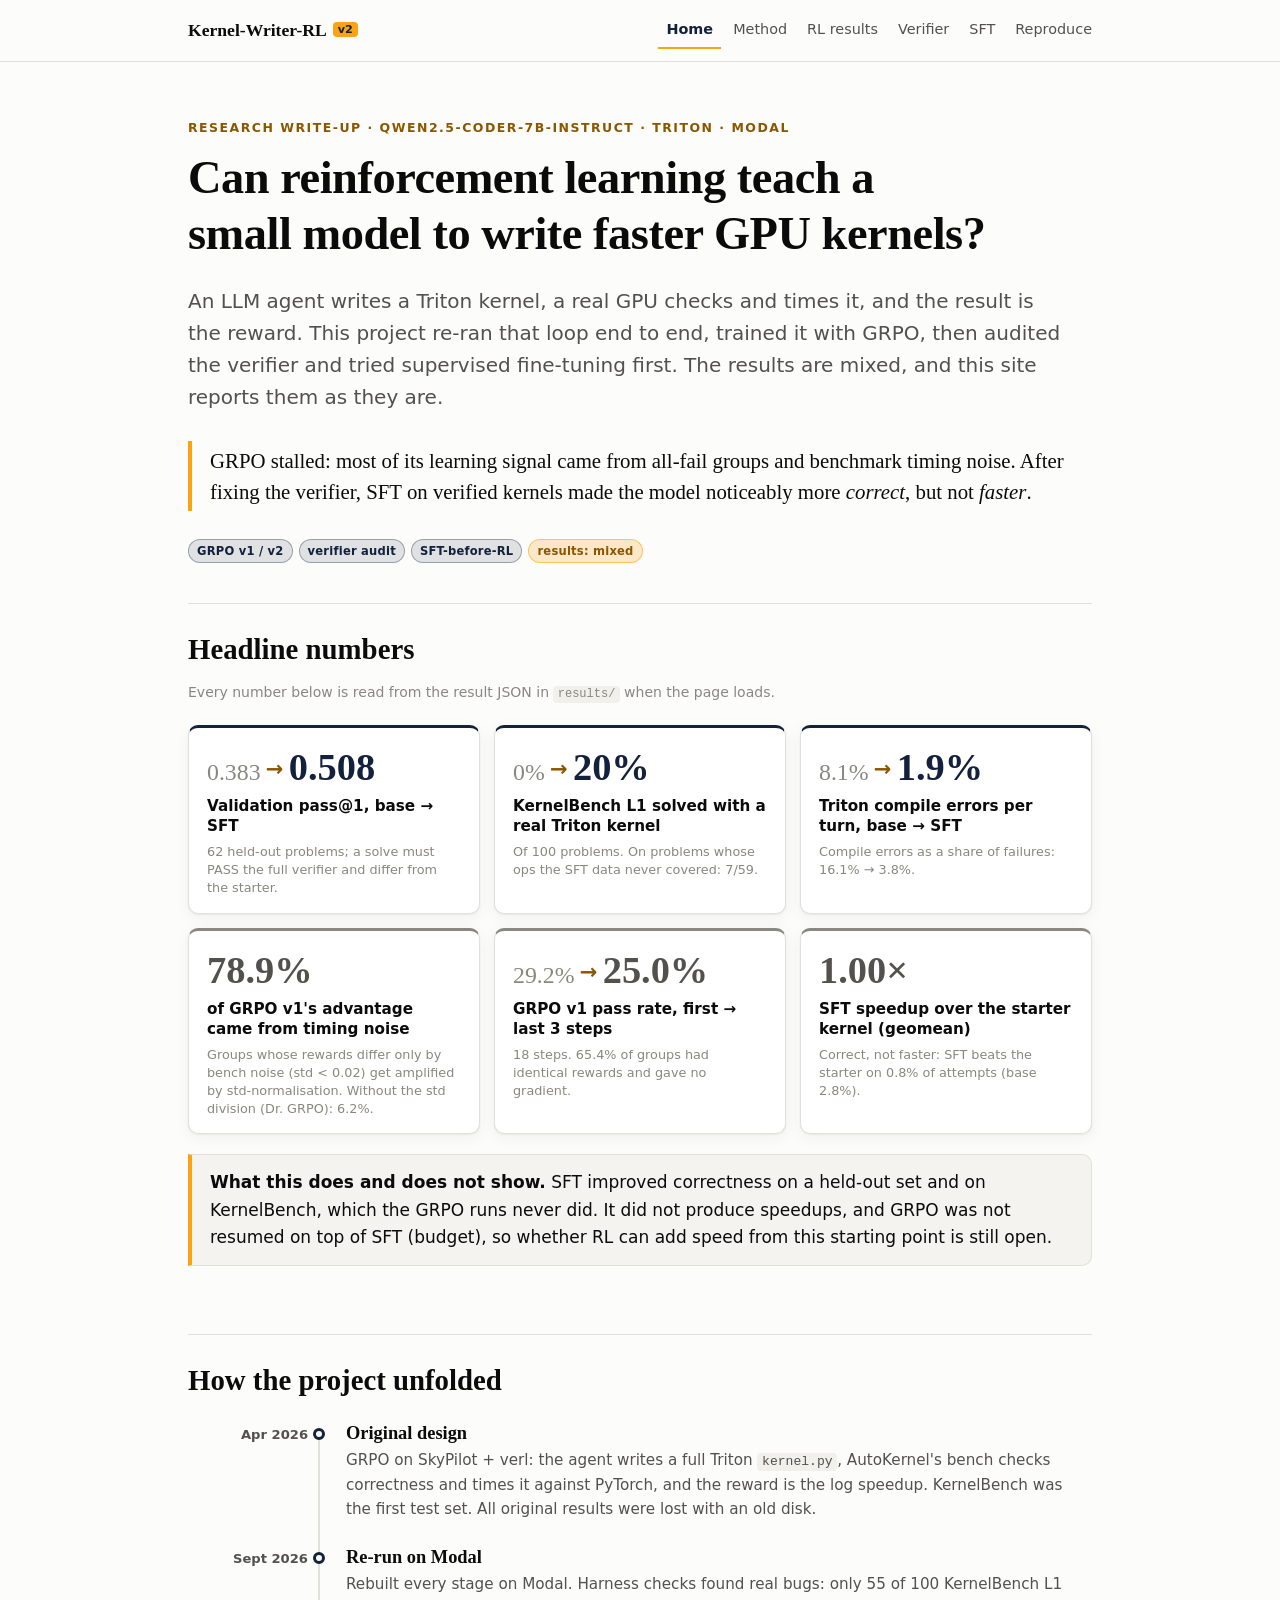
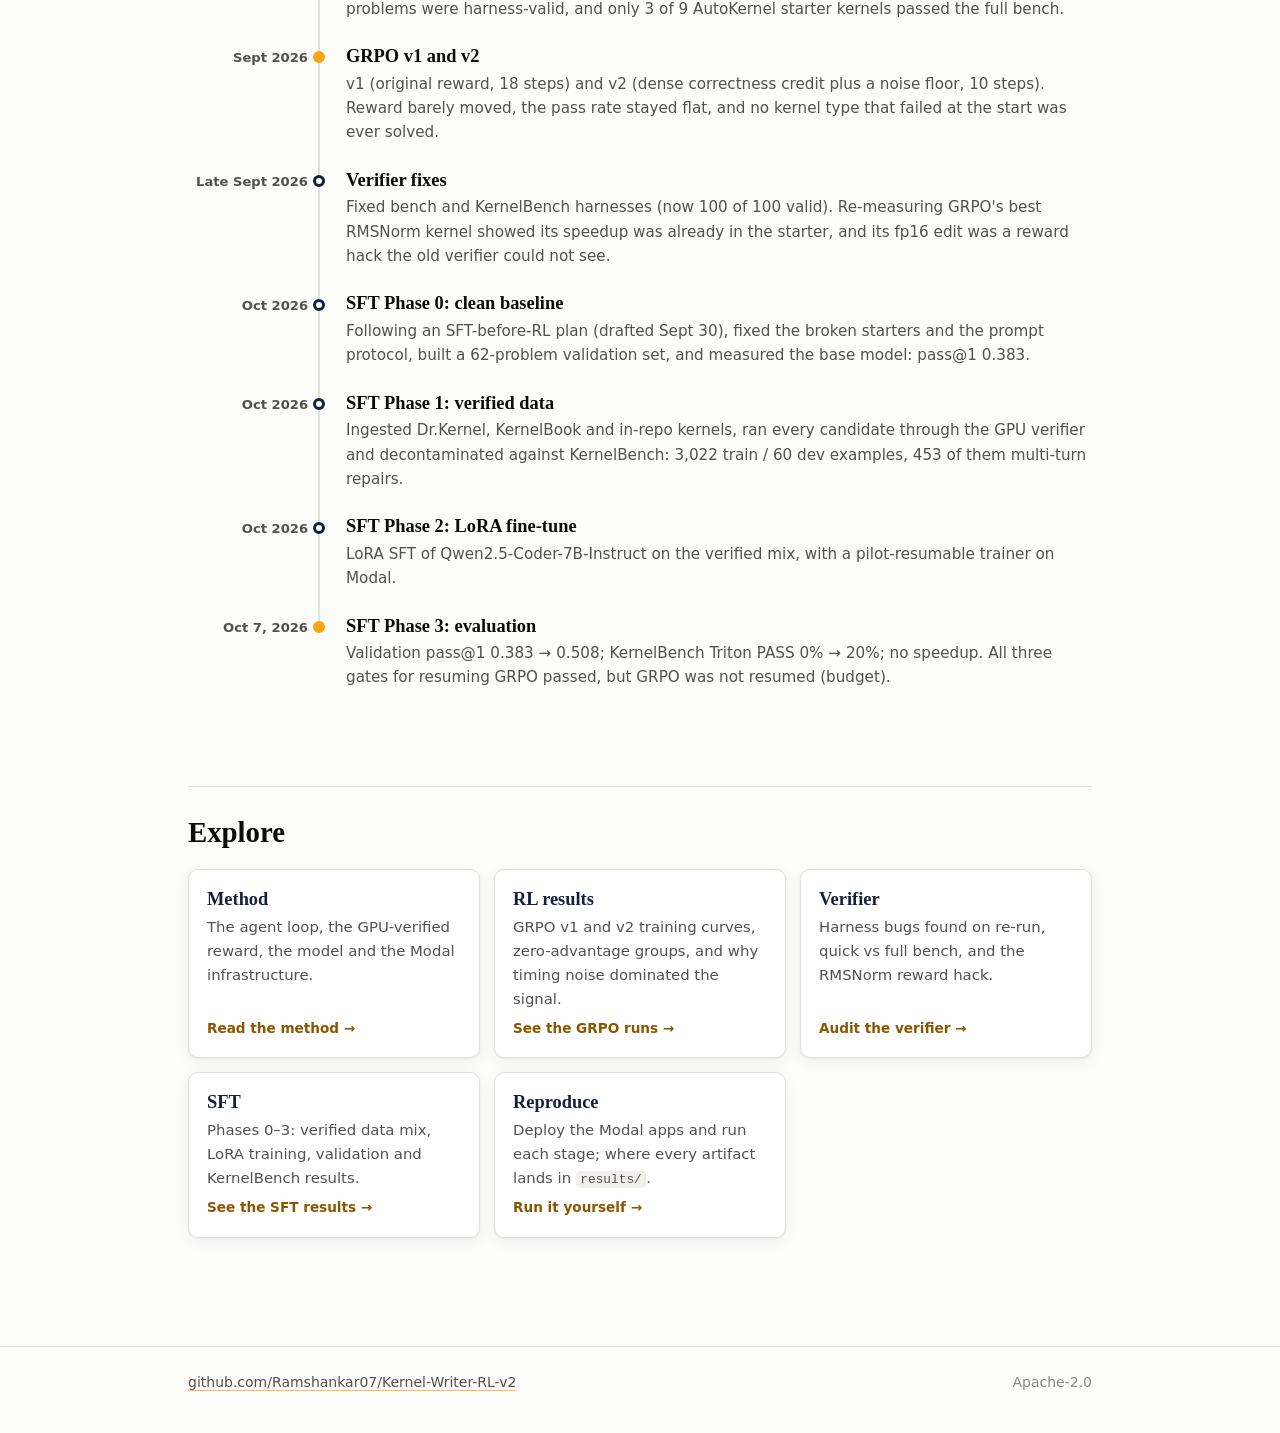
==== docs/index.html @ 197bfa53 "Site shell + landing: design system, data binder, index page - docs/assets/site.css: tokens (navy/am" ====
<!doctype html>
<html lang="en">
<head>
<meta charset="utf-8">
<meta name="viewport" content="width=device-width, initial-scale=1">
<title>Kernel-Writer-RL-v2</title>
<meta name="description" content="Teaching a 7B code model to write Triton GPU kernels with a GPU-verified reward: GRPO, verifier fixes, and SFT-before-RL. An honest write-up of mixed results.">
<meta name="color-scheme" content="light dark">
<link rel="stylesheet" href="assets/site.css">
<script src="assets/bind.js" defer></script>
</head>
<body>

<header class="site-header">
  <div class="wrap">
    <a class="brand" href="index.html">Kernel-Writer-RL<span>v2</span></a>
    <nav class="nav" aria-label="Site">
      <a href="index.html">Home</a>
      <a href="method.html">Method</a>
      <a href="rl.html">RL results</a>
      <a href="verifier.html">Verifier</a>
      <a href="sft.html">SFT</a>
      <a href="reproduce.html">Reproduce</a>
    </nav>
  </div>
</header>

<main class="wrap">

  <section class="hero">
    <p class="eyebrow">Research write-up · Qwen2.5-Coder-7B-Instruct · Triton · Modal</p>
    <h1>Can reinforcement learning teach a small model to write faster GPU kernels?</h1>
    <p class="lede">
      An LLM agent writes a Triton kernel, a real GPU checks and times it, and the result is the reward.
      This project re-ran that loop end to end, trained it with GRPO, then audited the verifier and
      tried supervised fine-tuning first. The results are mixed, and this site reports them as they are.
    </p>
    <p class="thesis">
      GRPO stalled: most of its learning signal came from all-fail groups and benchmark timing noise.
      After fixing the verifier, SFT on verified kernels made the model noticeably more <em>correct</em>,
      but not <em>faster</em>.
    </p>
    <div class="meta">
      <span class="tag navy">GRPO v1 / v2</span>
      <span class="tag navy">verifier audit</span>
      <span class="tag navy">SFT-before-RL</span>
      <span class="tag amber">results: mixed</span>
    </div>
  </section>

  <section class="block" aria-labelledby="h-numbers">
    <h2 id="h-numbers">Headline numbers</h2>
    <p class="muted small">Every number below is read from the result JSON in <code>results/</code> when the page loads.</p>

    <div class="stats">
      <div class="stat">
        <div class="stat-num">
          <span class="from"><span data-k="phase3.json:val.base.pass@1" data-fmt="f3">0.383</span></span><span class="arrow" aria-label="to">→</span><span data-k="phase3.json:val.sft.pass@1" data-fmt="f3">0.508</span>
        </div>
        <div class="stat-label">Validation pass@1, base → SFT</div>
        <div class="stat-note"><span data-k="phase3.json:val.sft.problems" data-fmt="int">62</span> held-out problems; a solve must PASS the full verifier and differ from the starter.</div>
      </div>

      <div class="stat">
        <div class="stat-num">
          <span class="from"><span data-k="phase3.json:kernelbench.kb2_base.fast_0_triton" data-fmt="pct0">0%</span></span><span class="arrow" aria-label="to">→</span><span data-k="phase3.json:kernelbench.kb2_sft_v1.fast_0_triton" data-fmt="pct0">20%</span>
        </div>
        <div class="stat-label">KernelBench L1 solved with a real Triton kernel</div>
        <div class="stat-note">Of <span data-k="phase3.json:kernelbench.kb2_sft_v1.tasks" data-fmt="int">100</span> problems. On problems whose ops the SFT data never covered: <span data-k="phase3.json:kernelbench_seen_split.kb2_sft_v1.solved_unseen" data-fmt="int">7</span>/<span data-k="phase3.json:kernelbench_seen_split.kb2_sft_v1.unseen_problems" data-fmt="int">59</span>.</div>
      </div>

      <div class="stat">
        <div class="stat-num">
          <span class="from"><span data-k="phase3.json:val.base.compile_error_rate" data-fmt="pct1">8.1%</span></span><span class="arrow" aria-label="to">→</span><span data-k="phase3.json:val.sft.compile_error_rate" data-fmt="pct1">1.9%</span>
        </div>
        <div class="stat-label">Triton compile errors per turn, base → SFT</div>
        <div class="stat-note">Compile errors as a share of failures: <span data-k="phase3.json:val.base.compile_share_of_failures" data-fmt="pct1">16.1%</span> → <span data-k="phase3.json:val.sft.compile_share_of_failures" data-fmt="pct1">3.8%</span>.</div>
      </div>

      <div class="stat is-neg">
        <div class="stat-num"><span data-k="extra_numbers.json:dr_grpo_whatif.grpo_v1.abs_adv_mass_share_from_noise_groups_pct.grpo_std_as_trained" data-fmt="f1">78.9</span>%</div>
        <div class="stat-label">of GRPO v1's advantage came from timing noise</div>
        <div class="stat-note">Groups whose rewards differ only by bench noise (std &lt; 0.02) get amplified by std-normalisation. Without the std division (Dr. GRPO): <span data-k="extra_numbers.json:dr_grpo_whatif.grpo_v1.abs_adv_mass_share_from_noise_groups_pct.dr_grpo_no_std" data-fmt="f1">6.2</span>%.</div>
      </div>

      <div class="stat is-neg">
        <div class="stat-num">
          <span class="from"><span data-k="numbers.json:grpo.grpo_v1.pass_first3" data-fmt="pct1">29.2%</span></span><span class="arrow" aria-label="to">→</span><span data-k="numbers.json:grpo.grpo_v1.pass_last3" data-fmt="pct1">25.0%</span>
        </div>
        <div class="stat-label">GRPO v1 pass rate, first → last 3 steps</div>
        <div class="stat-note"><span data-k="numbers.json:grpo.grpo_v1.steps" data-fmt="int">18</span> steps. <span data-k="extra_numbers.json:dr_grpo_whatif.grpo_v1.dapo_filter_removed_groups_pct" data-fmt="f1">65.4</span>% of groups had identical rewards and gave no gradient.</div>
      </div>

      <div class="stat is-neg">
        <div class="stat-num"><span data-k="phase3.json:val.sft.speedup_vs_starter_geomean" data-fmt="x2">1.00×</span></div>
        <div class="stat-label">SFT speedup over the starter kernel (geomean)</div>
        <div class="stat-note">Correct, not faster: SFT beats the starter on <span data-k="phase3.json:val.sft.beat_starter@1" data-fmt="pct1">0.8%</span> of attempts (base <span data-k="phase3.json:val.base.beat_starter@1" data-fmt="pct1">2.8%</span>).</div>
      </div>
    </div>

    <div class="callout">
      <p><strong>What this does and does not show.</strong> SFT improved correctness on a held-out set and on KernelBench,
      which the GRPO runs never did. It did not produce speedups, and GRPO was not resumed on top of SFT (budget),
      so whether RL can add speed from this starting point is still open.</p>
    </div>
  </section>

  <section class="block" aria-labelledby="h-timeline">
    <h2 id="h-timeline">How the project unfolded</h2>
    <ol class="timeline">
      <li>
        <span class="when">Apr 2026</span>
        <div class="what">
          <h3>Original design</h3>
          <p>GRPO on SkyPilot + verl: the agent writes a full Triton <code>kernel.py</code>, AutoKernel's bench checks correctness and times it against PyTorch, and the reward is the log speedup. KernelBench was the first test set. All original results were lost with an old disk.</p>
        </div>
      </li>
      <li>
        <span class="when">Sept 2026</span>
        <div class="what">
          <h3>Re-run on Modal</h3>
          <p>Rebuilt every stage on Modal. Harness checks found real bugs: only <span data-k="numbers.json:kb_sanity.valid" data-fmt="int">55</span> of 100 KernelBench L1 problems were harness-valid, and only <span data-k="numbers.json:stage1.starters_pass_full.L4" data-fmt="int">3</span> of 9 AutoKernel starter kernels passed the full bench.</p>
        </div>
      </li>
      <li class="key">
        <span class="when">Sept 2026</span>
        <div class="what">
          <h3>GRPO v1 and v2</h3>
          <p>v1 (original reward, <span data-k="numbers.json:grpo.grpo_v1.steps" data-fmt="int">18</span> steps) and v2 (dense correctness credit plus a noise floor, <span data-k="numbers.json:grpo.grpo_v2.steps" data-fmt="int">10</span> steps). Reward barely moved, the pass rate stayed flat, and no kernel type that failed at the start was ever solved.</p>
        </div>
      </li>
      <li>
        <span class="when">Late Sept 2026</span>
        <div class="what">
          <h3>Verifier fixes</h3>
          <p>Fixed bench and KernelBench harnesses (now <span data-k="phase3.json:kernelbench.kb2_base.tasks" data-fmt="int">100</span> of 100 valid). Re-measuring GRPO's best RMSNorm kernel showed its speedup was already in the starter, and its fp16 edit was a reward hack the old verifier could not see.</p>
        </div>
      </li>
      <li>
        <span class="when">Oct 2026</span>
        <div class="what">
          <h3>SFT Phase 0: clean baseline</h3>
          <p>Following an SFT-before-RL plan (drafted Sept 30), fixed the broken starters and the prompt protocol, built a <span data-k="phase3.json:val.base.problems" data-fmt="int">62</span>-problem validation set, and measured the base model: pass@1 <span data-k="phase3.json:val.base.pass@1" data-fmt="f3">0.383</span>.</p>
        </div>
      </li>
      <li>
        <span class="when">Oct 2026</span>
        <div class="what">
          <h3>SFT Phase 1: verified data</h3>
          <p>Ingested Dr.Kernel, KernelBook and in-repo kernels, ran every candidate through the GPU verifier and decontaminated against KernelBench: <span data-k="mix_report.json:splits.train.examples" data-fmt="int">3,022</span> train / <span data-k="mix_report.json:splits.dev.examples" data-fmt="int">60</span> dev examples, <span data-k="mix_report.json:splits.train.by_repair.true" data-fmt="int">453</span> of them multi-turn repairs.</p>
        </div>
      </li>
      <li>
        <span class="when">Oct 2026</span>
        <div class="what">
          <h3>SFT Phase 2: LoRA fine-tune</h3>
          <p>LoRA SFT of Qwen2.5-Coder-7B-Instruct on the verified mix, with a pilot-resumable trainer on Modal.</p>
        </div>
      </li>
      <li class="key">
        <span class="when">Oct 7, 2026</span>
        <div class="what">
          <h3>SFT Phase 3: evaluation</h3>
          <p>Validation pass@1 <span data-k="phase3.json:val.base.pass@1" data-fmt="f3">0.383</span> → <span data-k="phase3.json:val.sft.pass@1" data-fmt="f3">0.508</span>; KernelBench Triton PASS <span data-k="phase3.json:kernelbench.kb2_base.fast_0_triton" data-fmt="pct0">0%</span> → <span data-k="phase3.json:kernelbench.kb2_sft_v1.fast_0_triton" data-fmt="pct0">20%</span>; no speedup. All three gates for resuming GRPO passed, but GRPO was not resumed (budget).</p>
        </div>
      </li>
    </ol>
  </section>

  <section class="block" aria-labelledby="h-explore">
    <h2 id="h-explore">Explore</h2>
    <div class="cards">
      <a class="card" href="method.html">
        <h3>Method</h3>
        <p>The agent loop, the GPU-verified reward, the model and the Modal infrastructure.</p>
        <span class="go">Read the method →</span>
      </a>
      <a class="card" href="rl.html">
        <h3>RL results</h3>
        <p>GRPO v1 and v2 training curves, zero-advantage groups, and why timing noise dominated the signal.</p>
        <span class="go">See the GRPO runs →</span>
      </a>
      <a class="card" href="verifier.html">
        <h3>Verifier</h3>
        <p>Harness bugs found on re-run, quick vs full bench, and the RMSNorm reward hack.</p>
        <span class="go">Audit the verifier →</span>
      </a>
      <a class="card" href="sft.html">
        <h3>SFT</h3>
        <p>Phases 0–3: verified data mix, LoRA training, validation and KernelBench results.</p>
        <span class="go">See the SFT results →</span>
      </a>
      <a class="card" href="reproduce.html">
        <h3>Reproduce</h3>
        <p>Deploy the Modal apps and run each stage; where every artifact lands in <code>results/</code>.</p>
        <span class="go">Run it yourself →</span>
      </a>
    </div>
  </section>

</main>

<footer class="site-footer">
  <div class="wrap">
    <span><a href="https://github.com/Ramshankar07/Kernel-Writer-RL-v2">github.com/Ramshankar07/Kernel-Writer-RL-v2</a></span>
    <span>Apache-2.0</span>
  </div>
</footer>

</body>
</html>
---- docs/assets/site.css ----
/*
 * Kernel-Writer-RL-v2 project site: shared design system.
 * Static CSS, no build step. Every page links this file and assets/bind.js.
 *
 * PAGE SKELETON
 *   <header class="site-header"><div class="wrap">
 *     <a class="brand" href="index.html">Kernel-Writer-RL<span>v2</span></a>
 *     <nav class="nav"> six links; bind.js marks the current one with aria-current="page" </nav>
 *   </div></header>
 *   <main class="wrap"> ... </main>
 *   <footer class="site-footer"><div class="wrap"> GitHub link · Apache-2.0 </div></footer>
 *
 * LAYOUT
 *   .wrap            centered column, max-width 960px, 16px side gutter on phones
 *   .page-head       page title block: <p class="eyebrow">, <h1>, <p class="lede">
 *   section.block    vertical rhythm between page sections (h2 gets a hairline above)
 *   .grid-2          two columns on desktop, one on phones
 *
 * COMPONENTS
 *   .stats > .stat   KPI tiles. Inside .stat:
 *                      .stat-num    big serif number (may hold .from + .arrow for "before -> after")
 *                      .stat-label  what the number is
 *                      .stat-note   small muted footnote (source, n, caveat)
 *                    .stat.is-neg   number in ink-2 instead of navy (a result that did not improve)
 *   .callout         boxed aside with amber left rule; .callout.warn for caveats, .callout.note neutral
 *   .fig             <figure class="fig"><img ...><figcaption>...</figcaption></figure>
 *   table.data       numeric table; put class="num" on numeric <td>/<th> for right alignment.
 *                    Wrap in <div class="table-scroll"> so wide tables scroll inside, not the page.
 *   .timeline        <ol class="timeline"><li><span class="when">Apr 2026</span>
 *                      <div class="what"><h3>..</h3><p>..</p></div></li></ol>
 *   .cards > a.card  link cards: <a class="card" href="x.html"><h3>..</h3><p>..</p><span class="go">..</span></a>
 *   code, pre        inline code and code blocks (pre scrolls horizontally inside itself)
 *   .tag             small pill label; .tag.amber, .tag.navy, .tag.neg variants
 *   .muted           muted text color
 *
 * NUMBERS
 *   <span data-k="phase3.json:val.sft.pass@1" data-fmt="f3">0.508</span>
 *   bind.js loads assets/data/<file>, resolves the dotted path and formats it (see bind.js).
 */

:root {
  --navy: #14213D;
  --navy-2: #1F3361;
  --amber: #FCA311;
  --amber-ink: #8A5600;      /* amber dark enough for text on light surface */
  --surface: #FCFCFB;
  --surface-2: #F4F3EF;
  --card: #FFFFFF;
  --ink: #0B0B0B;
  --ink-2: #52514E;
  --muted: #898781;
  --hairline: #E1E0D9;
  --accent-text: var(--navy);
  --code-bg: #F1F0EB;
  --shadow: 0 1px 2px rgba(20, 33, 61, 0.06), 0 4px 16px rgba(20, 33, 61, 0.05);

  --serif: Cambria, "Hoefler Text", Georgia, "Times New Roman", serif;
  --sans: system-ui, -apple-system, "Segoe UI", Roboto, "Helvetica Neue", Arial, sans-serif;
  --mono: ui-monospace, SFMono-Regular, Menlo, Consolas, "Liberation Mono", monospace;

  --maxw: 960px;
  --gutter: 16px;
  --radius: 10px;
  color-scheme: light;
}

@media (prefers-color-scheme: dark) {
  :root {
    --navy: #9DB4E8;
    --navy-2: #C3D2F2;
    --amber: #FCA311;
    --amber-ink: #FCB94A;
    --surface: #0F1420;
    --surface-2: #161D2D;
    --card: #141B2A;
    --ink: #ECEBE6;
    --ink-2: #B7B5AE;
    --muted: #8D8B85;
    --hairline: #2A3245;
    --code-bg: #1B2335;
    --shadow: 0 1px 2px rgba(0, 0, 0, 0.3);
    color-scheme: dark;
  }
}

/* ---------- base ---------- */
*, *::before, *::after { box-sizing: border-box; }
html { -webkit-text-size-adjust: 100%; }
body {
  margin: 0;
  background: var(--surface);
  color: var(--ink);
  font-family: var(--sans);
  font-size: 17px;
  line-height: 1.6;
  overflow-x: hidden;
}
img, svg, video { max-width: 100%; height: auto; display: block; }
a { color: var(--navy); text-decoration-color: color-mix(in srgb, var(--amber) 70%, transparent); text-underline-offset: 3px; }
a:hover { text-decoration-color: var(--amber); }
:focus-visible { outline: 2px solid var(--amber); outline-offset: 2px; border-radius: 3px; }

h1, h2, h3, h4 { font-family: var(--serif); color: var(--ink); line-height: 1.2; font-weight: 700; margin: 0 0 .5em; text-wrap: balance; }
h1 { font-size: clamp(2rem, 1.4rem + 2.6vw, 2.9rem); letter-spacing: -0.01em; }
h2 { font-size: clamp(1.45rem, 1.2rem + 1vw, 1.8rem); }
h3 { font-size: 1.15rem; }
p, ul, ol { margin: 0 0 1em; }
li + li { margin-top: .25em; }
strong { font-weight: 650; }
hr { border: 0; border-top: 1px solid var(--hairline); margin: 2.5rem 0; }
.muted { color: var(--muted); }
.small { font-size: .875rem; }

.wrap { max-width: var(--maxw); margin: 0 auto; padding: 0 var(--gutter); }
@media (min-width: 720px) { :root { --gutter: 28px; } }

/* ---------- header + nav ---------- */
.site-header {
  border-bottom: 1px solid var(--hairline);
  background: var(--surface);
  position: sticky; top: 0; z-index: 10;
}
.site-header .wrap {
  display: flex; align-items: center; justify-content: space-between;
  gap: 8px 20px; flex-wrap: wrap;
  padding-top: 12px; padding-bottom: 12px;
}
.brand {
  font-family: var(--serif); font-weight: 700; font-size: 1.1rem;
  color: var(--ink); text-decoration: none; white-space: nowrap;
}
.brand span {
  font-family: var(--sans); font-size: .7rem; font-weight: 700;
  background: var(--amber); color: #14213D;
  border-radius: 4px; padding: 1px 5px; margin-left: 6px; vertical-align: 3px;
}
.nav { display: flex; flex-wrap: wrap; gap: 2px 4px; margin: 0 -8px; }
.nav a {
  font-size: .9rem; color: var(--ink-2); text-decoration: none;
  padding: 6px 8px; border-radius: 6px; white-space: nowrap;
  border-bottom: 2px solid transparent;
}
.nav a:hover { color: var(--ink); background: var(--surface-2); }
.nav a[aria-current="page"] { color: var(--navy); font-weight: 600; border-bottom-color: var(--amber); border-radius: 6px 6px 0 0; }
@media (max-width: 719px) {
  .site-header { position: static; }
  .nav { width: 100%; overflow-x: auto; flex-wrap: nowrap; scrollbar-width: none; }
  .nav::-webkit-scrollbar { display: none; }
}

/* ---------- footer ---------- */
.site-footer { border-top: 1px solid var(--hairline); margin-top: 4rem; padding: 24px 0 40px; color: var(--muted); font-size: .875rem; }
.site-footer .wrap { display: flex; flex-wrap: wrap; gap: 8px 24px; justify-content: space-between; }
.site-footer a { color: var(--ink-2); }

/* ---------- page head / sections ---------- */
.page-head { padding: 3rem 0 1.5rem; }
.eyebrow { font-size: .78rem; font-weight: 700; letter-spacing: .12em; text-transform: uppercase; color: var(--amber-ink); margin-bottom: .75rem; }
.lede { font-size: 1.15rem; color: var(--ink-2); max-width: 44em; }
section.block { padding: 1.5rem 0; }
section.block > h2 { padding-top: 1.75rem; border-top: 1px solid var(--hairline); }
.grid-2 { display: grid; grid-template-columns: 1fr; gap: 24px; }
@media (min-width: 720px) { .grid-2 { grid-template-columns: 1fr 1fr; } }

/* ---------- stat tiles ---------- */
.stats { display: grid; grid-template-columns: repeat(auto-fit, minmax(min(100%, 260px), 1fr)); gap: 14px; margin: 1.25rem 0; }
.stat {
  background: var(--card); border: 1px solid var(--hairline); border-radius: var(--radius);
  padding: 18px 18px 16px; box-shadow: var(--shadow); min-width: 0;
  border-top: 3px solid var(--navy);
}
.stat-num {
  font-family: var(--serif); font-weight: 700; color: var(--navy);
  font-size: clamp(1.9rem, 1.5rem + 1.4vw, 2.4rem); line-height: 1.1;
  font-variant-numeric: tabular-nums; white-space: nowrap;
}
.stat-num .from { color: var(--muted); font-weight: 400; font-size: .62em; }
.stat-num .arrow { color: var(--amber-ink); font-size: .55em; margin: 0 .25em; vertical-align: .15em; font-family: var(--sans); }
.stat-label { margin-top: 8px; font-weight: 600; color: var(--ink); font-size: .95rem; line-height: 1.35; }
.stat-note { margin-top: 6px; color: var(--muted); font-size: .8rem; line-height: 1.4; }
.stat.is-neg { border-top-color: var(--muted); }
.stat.is-neg .stat-num { color: var(--ink-2); }

/* ---------- callout ---------- */
.callout {
  background: var(--surface-2); border: 1px solid var(--hairline); border-left: 4px solid var(--amber);
  border-radius: 0 var(--radius) var(--radius) 0; padding: 14px 18px; margin: 1.25rem 0;
}
.callout > :last-child { margin-bottom: 0; }
.callout.warn { border-left-color: #C2410C; }
.callout.note { border-left-color: var(--navy); }

/* ---------- figures ---------- */
.fig { margin: 1.5rem 0; }
.fig img { width: 100%; max-width: 100%; border: 1px solid var(--hairline); border-radius: 8px; background: #fff; }
.fig figcaption { margin-top: 8px; font-size: .875rem; color: var(--ink-2); }

/* ---------- tables ---------- */
.table-scroll { overflow-x: auto; margin: 1.25rem 0; -webkit-overflow-scrolling: touch; }
table.data { border-collapse: collapse; width: 100%; font-size: .92rem; font-variant-numeric: tabular-nums; }
table.data th, table.data td { padding: 8px 12px; border-bottom: 1px solid var(--hairline); text-align: left; vertical-align: top; }
table.data thead th { font-size: .78rem; text-transform: uppercase; letter-spacing: .05em; color: var(--ink-2); border-bottom: 2px solid var(--navy); white-space: nowrap; }
table.data .num { text-align: right; white-space: nowrap; }
table.data tbody tr:hover { background: var(--surface-2); }
table.data caption { caption-side: bottom; text-align: left; padding-top: 8px; font-size: .85rem; color: var(--muted); }

/* ---------- code ---------- */
code, pre, kbd { font-family: var(--mono); font-size: .86em; }
:not(pre) > code { background: var(--code-bg); padding: .1em .35em; border-radius: 4px; overflow-wrap: anywhere; }
pre { background: var(--code-bg); border: 1px solid var(--hairline); border-radius: 8px; padding: 14px 16px; overflow-x: auto; line-height: 1.5; margin: 1rem 0; }

/* ---------- tags ---------- */
.tag {
  display: inline-block; font-size: .72rem; font-weight: 600; letter-spacing: .02em;
  padding: 2px 8px; border-radius: 999px; border: 1px solid var(--hairline);
  color: var(--ink-2); background: var(--card); white-space: nowrap; vertical-align: .1em;
}
.tag.amber { background: color-mix(in srgb, var(--amber) 22%, transparent); border-color: color-mix(in srgb, var(--amber) 55%, transparent); color: var(--amber-ink); }
.tag.navy { background: color-mix(in srgb, var(--navy) 12%, transparent); border-color: color-mix(in srgb, var(--navy) 35%, transparent); color: var(--navy); }
.tag.neg { color: var(--muted); }

/* ---------- timeline ---------- */
.timeline { list-style: none; padding: 0; margin: 1.5rem 0; position: relative; }
.timeline li { position: relative; display: grid; grid-template-columns: 7.5rem 1fr; gap: 0 22px; padding: 0 0 1.5rem; margin: 0; }
.timeline li::before { /* vertical rail */
  content: ""; position: absolute; left: calc(7.5rem + 10px); top: .55rem; bottom: -.55rem; width: 2px; background: var(--hairline);
}
.timeline li:last-child::before { display: none; }
.timeline li::after { /* node */
  content: ""; position: absolute; left: calc(7.5rem + 5px); top: .4rem; width: 12px; height: 12px; border-radius: 50%;
  background: var(--surface); border: 3px solid var(--navy);
}
.timeline li.key::after { border-color: var(--amber); background: var(--amber); }
.timeline .when { font-size: .82rem; font-weight: 600; color: var(--ink-2); text-align: right; padding-top: .15rem; font-variant-numeric: tabular-nums; }
.timeline .what { padding-left: 16px; min-width: 0; }
.timeline .what h3 { margin-bottom: .25em; }
.timeline .what p { margin-bottom: 0; color: var(--ink-2); font-size: .95rem; }
@media (max-width: 559px) {
  .timeline li { grid-template-columns: 1fr; padding-left: 28px; }
  .timeline li::before { left: 5px; }
  .timeline li::after { left: 0; }
  .timeline .when { text-align: left; padding: 0 0 .15rem; }
  .timeline .what { padding-left: 0; }
}

/* ---------- cards ---------- */
.cards { display: grid; grid-template-columns: repeat(auto-fit, minmax(min(100%, 260px), 1fr)); gap: 14px; margin: 1.25rem 0; }
.card {
  display: flex; flex-direction: column; gap: 6px; min-width: 0;
  background: var(--card); border: 1px solid var(--hairline); border-radius: var(--radius);
  padding: 18px; color: var(--ink); text-decoration: none; box-shadow: var(--shadow);
  transition: border-color .15s ease, transform .15s ease;
}
.card:hover { border-color: var(--amber); transform: translateY(-2px); }
.card h3 { margin: 0; color: var(--navy); }
.card p { margin: 0; color: var(--ink-2); font-size: .93rem; flex: 1; }
.card .go { font-size: .85rem; font-weight: 600; color: var(--amber-ink); }
@media (prefers-reduced-motion: reduce) { .card { transition: none; } .card:hover { transform: none; } }

/* ---------- landing hero ---------- */
.hero { padding: 3.5rem 0 1rem; }
.hero h1 { max-width: 20em; }
.hero .lede { font-size: clamp(1.05rem, 1rem + .4vw, 1.25rem); }
.hero .meta { display: flex; flex-wrap: wrap; gap: 6px; margin-top: 1rem; }
.thesis {
  font-family: var(--serif); font-size: clamp(1.1rem, 1rem + .5vw, 1.3rem); line-height: 1.5;
  border-left: 4px solid var(--amber); padding: 4px 0 4px 18px; margin: 1.75rem 0; color: var(--ink); max-width: 46em;
}
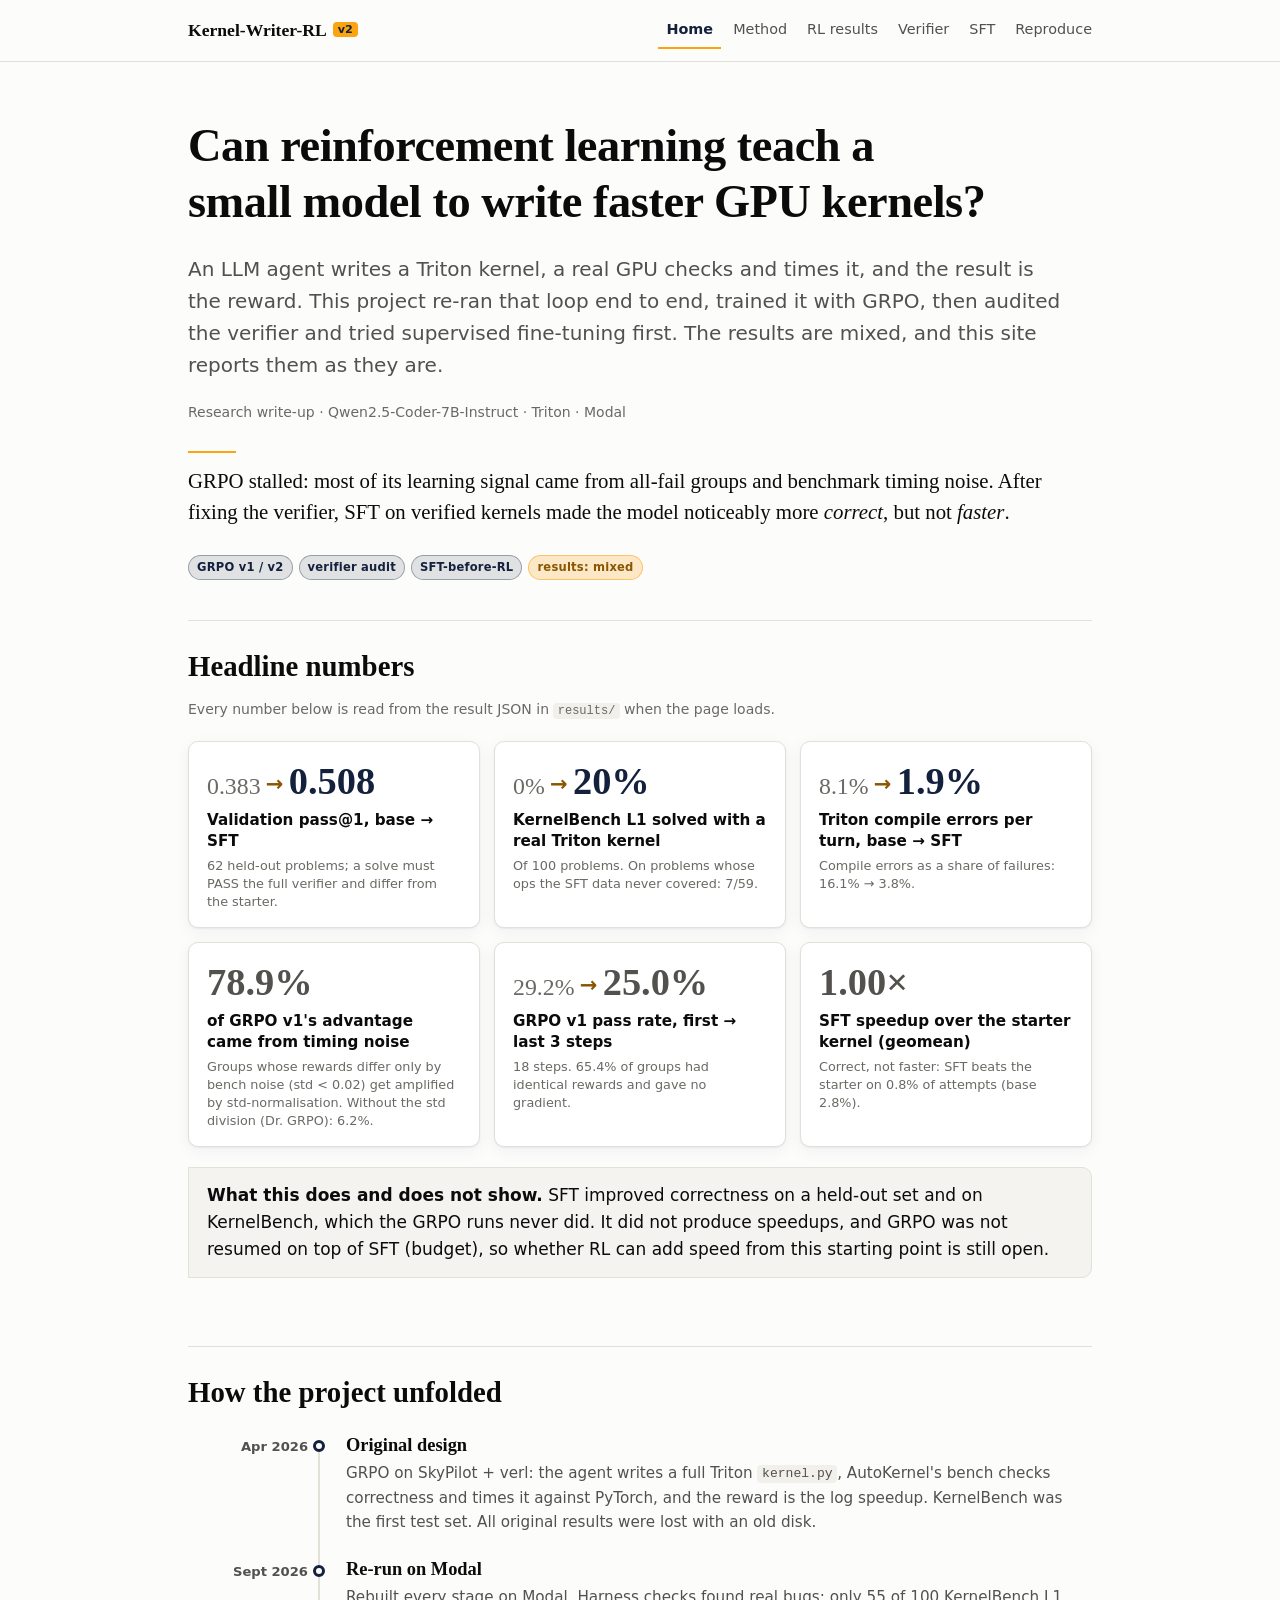
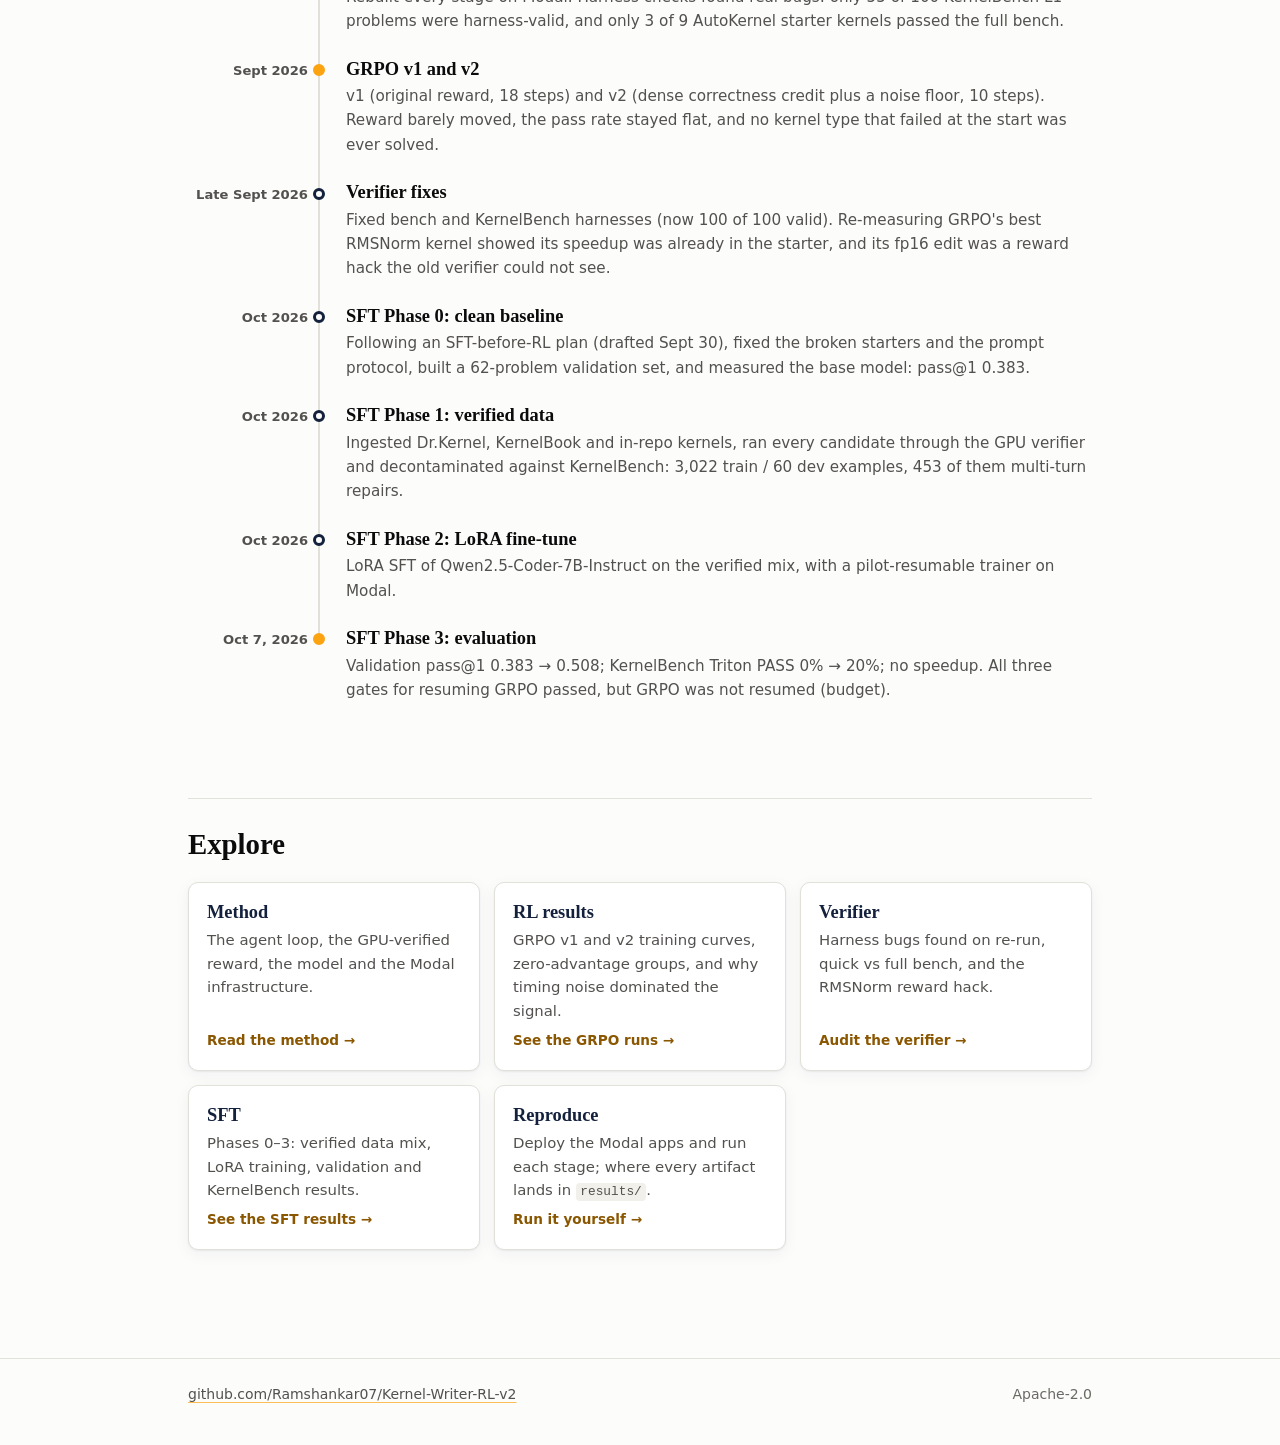
==== commit be9b33d0: "Site polish: one stat-tile system, shared components, no side stripes, skip links, CLS-safe images -" ====
--- a/docs/index.html
+++ b/docs/index.html
@@ -10,6 +10,7 @@
 <script src="assets/bind.js" defer></script>
 </head>
 <body>
+<a class="skip" href="#main">Skip to content</a>
 
 <header class="site-header">
   <div class="wrap">
@@ -25,16 +26,16 @@
   </div>
 </header>
 
-<main class="wrap">
+<main id="main" class="wrap">
 
   <section class="hero">
-    <p class="eyebrow">Research write-up · Qwen2.5-Coder-7B-Instruct · Triton · Modal</p>
     <h1>Can reinforcement learning teach a small model to write faster GPU kernels?</h1>
     <p class="lede">
       An LLM agent writes a Triton kernel, a real GPU checks and times it, and the result is the reward.
       This project re-ran that loop end to end, trained it with GRPO, then audited the verifier and
       tried supervised fine-tuning first. The results are mixed, and this site reports them as they are.
     </p>
+    <p class="byline">Research write-up · Qwen2.5-Coder-7B-Instruct · Triton · Modal</p>
     <p class="thesis">
       GRPO stalled: most of its learning signal came from all-fail groups and benchmark timing noise.
       After fixing the verifier, SFT on verified kernels made the model noticeably more <em>correct</em>,
--- a/docs/assets/site.css
+++ b/docs/assets/site.css
@@ -12,7 +12,7 @@
  *
  * LAYOUT
  *   .wrap            centered column, max-width 960px, 16px side gutter on phones
- *   .page-head       page title block: <p class="eyebrow">, <h1>, <p class="lede">
+ *   .page-head       page title block: <h1>, <p class="lede">, optional <p class="byline">
  *   section.block    vertical rhythm between page sections (h2 gets a hairline above)
  *   .grid-2          two columns on desktop, one on phones
  *
@@ -48,9 +48,19 @@
   --card: #FFFFFF;
   --ink: #0B0B0B;
   --ink-2: #52514E;
-  --muted: #898781;
+  --muted: #6B6964;          /* >= 4.8:1 on every light surface (was #898781, 3.5:1) */
   --hairline: #E1E0D9;
   --accent-text: var(--navy);
+  /* roles: amber is the rare signal (focus, current page, change), navy carries hierarchy */
+  --accent: var(--amber);
+  --on-accent: #14213D;      /* text on an amber fill: 7.9:1 */
+  --focus: var(--amber-ink); /* 6.0:1 on surface; raw amber was 1.97:1 */
+  --selection: #FDE7BF;      /* ink on it: 16:1 */
+  --figure-plate: #FFFFFF;   /* figures are light-ground PNGs */
+  --figure-pad: 0px;
+  --warn-bg: #FBF1EA;  --warn-line: #E9C4AE;
+  --diff-add: #E6F2E8; --diff-add-ink: #1E5B2C;
+  --diff-del: #F8E6E4; --diff-del-ink: #8A2219;
   --code-bg: #F1F0EB;
   --shadow: 0 1px 2px rgba(20, 33, 61, 0.06), 0 4px 16px rgba(20, 33, 61, 0.05);
 
@@ -79,6 +89,13 @@
     --hairline: #2A3245;
     --code-bg: #1B2335;
     --shadow: 0 1px 2px rgba(0, 0, 0, 0.3);
+    --focus: #FCA311;          /* 9.1:1 on the dark surface */
+    --selection: #5C4513;      /* ink on it: 7.6:1 */
+    --figure-plate: #FCFCFB;   /* light charts sit on a deliberate paper plate */
+    --figure-pad: 10px;
+    --warn-bg: #24180F;  --warn-line: #5A3A22;
+    --diff-add: #13291A; --diff-add-ink: #9FD9AE;
+    --diff-del: #2E1614; --diff-del-ink: #F2A9A1;
     color-scheme: dark;
   }
 }
@@ -93,12 +110,15 @@
   font-family: var(--sans);
   font-size: 17px;
   line-height: 1.6;
-  overflow-x: hidden;
 }
 img, svg, video { max-width: 100%; height: auto; display: block; }
 a { color: var(--navy); text-decoration-color: color-mix(in srgb, var(--amber) 70%, transparent); text-underline-offset: 3px; }
 a:hover { text-decoration-color: var(--amber); }
-:focus-visible { outline: 2px solid var(--amber); outline-offset: 2px; border-radius: 3px; }
+:focus-visible { outline: 2px solid var(--focus); outline-offset: 2px; border-radius: 3px; }
+
+/* browser surfaces carry the palette too */
+html { accent-color: var(--navy); caret-color: var(--amber-ink); scrollbar-color: var(--hairline) transparent; }
+::selection { background: var(--selection); color: var(--ink); }
 
 h1, h2, h3, h4 { font-family: var(--serif); color: var(--ink); line-height: 1.2; font-weight: 700; margin: 0 0 .5em; text-wrap: balance; }
 h1 { font-size: clamp(2rem, 1.4rem + 2.6vw, 2.9rem); letter-spacing: -0.01em; }
@@ -167,7 +187,6 @@
 .stat {
   background: var(--card); border: 1px solid var(--hairline); border-radius: var(--radius);
   padding: 18px 18px 16px; box-shadow: var(--shadow); min-width: 0;
-  border-top: 3px solid var(--navy);
 }
 .stat-num {
   font-family: var(--serif); font-weight: 700; color: var(--navy);
@@ -178,21 +197,21 @@
 .stat-num .arrow { color: var(--amber-ink); font-size: .55em; margin: 0 .25em; vertical-align: .15em; font-family: var(--sans); }
 .stat-label { margin-top: 8px; font-weight: 600; color: var(--ink); font-size: .95rem; line-height: 1.35; }
 .stat-note { margin-top: 6px; color: var(--muted); font-size: .8rem; line-height: 1.4; }
-.stat.is-neg { border-top-color: var(--muted); }
 .stat.is-neg .stat-num { color: var(--ink-2); }
 
 /* ---------- callout ---------- */
 .callout {
-  background: var(--surface-2); border: 1px solid var(--hairline); border-left: 4px solid var(--amber);
+  background: var(--surface-2); border: 1px solid var(--hairline);
   border-radius: 0 var(--radius) var(--radius) 0; padding: 14px 18px; margin: 1.25rem 0;
 }
 .callout > :last-child { margin-bottom: 0; }
-.callout.warn { border-left-color: #C2410C; }
-.callout.note { border-left-color: var(--navy); }
+.callout.warn { background: var(--warn-bg); border-color: var(--warn-line); }
+.callout.note { background: var(--card); }
 
 /* ---------- figures ---------- */
 .fig { margin: 1.5rem 0; }
-.fig img { width: 100%; max-width: 100%; border: 1px solid var(--hairline); border-radius: 8px; background: #fff; }
+.fig img { width: 100%; max-width: 100%; height: auto; box-sizing: border-box; border: 1px solid var(--hairline); border-radius: 8px;
+  background: var(--figure-plate); padding: var(--figure-pad); }
 .fig figcaption { margin-top: 8px; font-size: .875rem; color: var(--ink-2); }
 
 /* ---------- tables ---------- */
@@ -264,5 +283,40 @@
 .hero .meta { display: flex; flex-wrap: wrap; gap: 6px; margin-top: 1rem; }
 .thesis {
   font-family: var(--serif); font-size: clamp(1.1rem, 1rem + .5vw, 1.3rem); line-height: 1.5;
-  border-left: 4px solid var(--amber); padding: 4px 0 4px 18px; margin: 1.75rem 0; color: var(--ink); max-width: 46em;
-}
+  padding: 14px 0 0; margin: 1.75rem 0; color: var(--ink); max-width: 46em; position: relative;
+}
+
+/* Pages written without .wrap wrappers (header > nav, bare main/footer) get the same centred column. */
+body > main:not(.wrap),
+.site-header > .nav,
+.site-footer:not(:has(> .wrap)) {
+  max-width: var(--maxw);
+  margin-left: auto;
+  margin-right: auto;
+  padding-left: var(--gutter);
+  padding-right: var(--gutter);
+  box-sizing: border-box;
+}
+.site-header > .nav { padding-top: 10px; padding-bottom: 10px; }
+body > main:not(.wrap) { padding-top: 2.5rem; }
+
+/* ---------- shared components promoted from pages (polish) ---------- */
+.stat-num, .stat-label, .stat-note { display: block; }
+.lede { font-size: 1.15rem; color: var(--ink-2); max-width: 44em; }
+.byline { font-size: .875rem; color: var(--muted); margin-top: .75rem; }
+.toc { columns: 2 220px; padding-left: 1.2em; margin: 1.25rem 0; }
+.toc li { break-inside: avoid; margin: 0 0 .3rem; }
+pre.diff { padding: 0; }
+pre.diff code { display: block; padding: 12px 0; }
+pre.diff span { display: block; padding: 0 14px; white-space: pre; }
+pre.diff .d-ctx { color: var(--ink-2); }
+pre.diff .d-add { background: var(--diff-add); color: var(--diff-add-ink); }
+pre.diff .d-del { background: var(--diff-del); color: var(--diff-del-ink); }
+.skip { position: fixed; left: 12px; top: -60px; z-index: 50; padding: 10px 14px; border-radius: 6px;
+  background: var(--card); color: var(--ink); border: 1px solid var(--hairline); text-decoration: none; }
+.skip:focus { top: 10px; }
+@media (pointer: coarse) { .nav a { padding: 12px 10px; } }
+.stats:has(> .stat:nth-child(4):last-child) { grid-template-columns: repeat(auto-fit, minmax(min(100%, 200px), 1fr)); }
+.stat-num { white-space: normal; }
+.stat-num .from, .stat-num .arrow { white-space: nowrap; }
+.thesis::before { content: ""; position: absolute; left: 0; top: 0; width: 48px; height: 2px; background: var(--amber); }
